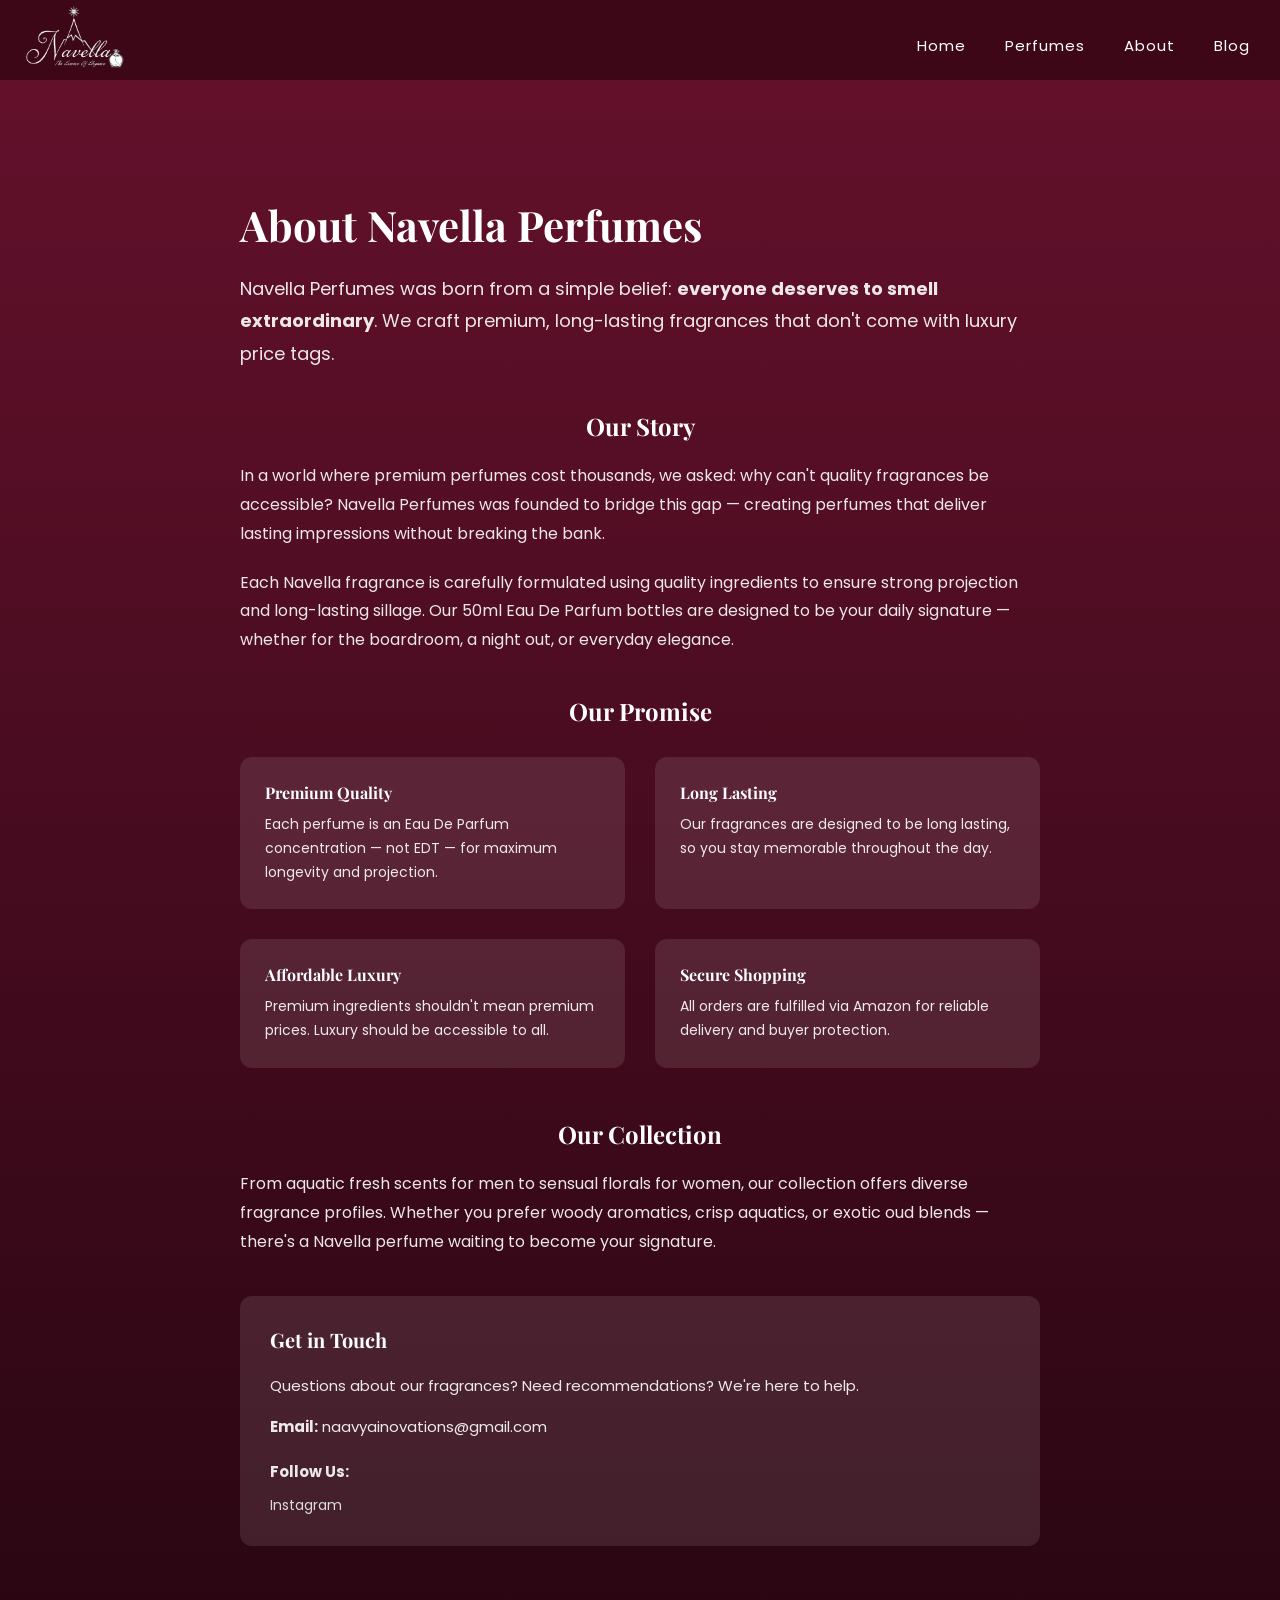
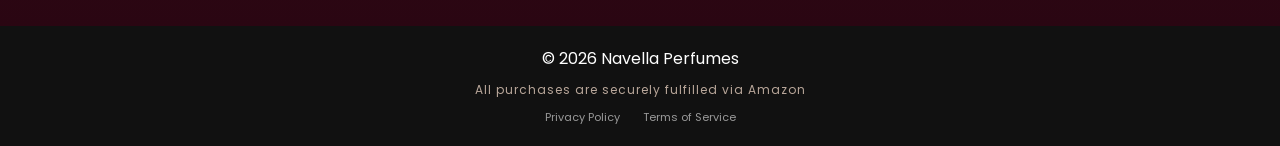
==== about.html @ 2358597a "Add files via upload" ====
<!DOCTYPE html>
<html lang="en">

<head>

<meta charset="UTF-8">
<meta name="viewport" content="width=device-width, initial-scale=1.0">
<meta name="description" content="About Navella Perfumes - Premium luxury fragrances crafted for confidence. Learn our story, mission, and commitment to quality perfumes at affordable prices in India.">
<meta name="robots" content="index, follow">

<title>About Us | Navella Perfumes - Premium Luxury Fragrances</title>

<link rel="stylesheet" href="style.css">
<link rel="canonical" href="https://navellaperfums.com/about.html">
<link href="https://fonts.googleapis.com/css2?family=Poppins:wght@300;400;500&family=Playfair+Display:wght@500;600;700&display=swap" rel="stylesheet">

<script type="application/ld+json">
{
  "@context": "https://schema.org",
  "@type": "AboutPage",
  "mainEntity": {
    "@type": "Organization",
    "name": "Navella Perfumes",
    "url": "https://navellaperfums.com/",
    "logo": "https://navellaperfums.com/logo.png",
    "description": "Premium luxury perfume brand specializing in long-lasting Eau De Parfum for men and women in India.",
    "foundingDate": "2024",
    "founder": {
      "@type": "Person",
      "name": "Navella"
    }
  }
}
</script>

</head>

<body class="perfume-page">

<div class="announcement-ribbon">
<span>All orders fulfilled via Amazon — Secure checkout & fast delivery</span>
</div>

<header>

<a href="index.html" class="logo">
    <img src="logo.png" alt="Navella Perfums">
</a>

<nav>
<a href="index.html">Home</a>
<a href="perfumes.html">Perfumes</a>
<a href="about.html">About</a>
<a href="blog.html">Blog</a>
</nav>

</header>

<section class="products-page" style="padding-top: 172px;">

<div class="category-description" style="max-width: 800px; margin: 0 auto;">

<h1 style="font-family: 'Playfair Display', serif; font-size: 42px; margin-bottom: 20px;">About Navella Perfumes</h1>

<p style="font-size: 18px; line-height: 1.8; margin-bottom: 30px;">
Navella Perfumes was born from a simple belief: <strong>everyone deserves to smell extraordinary</strong>. We craft premium, long-lasting fragrances that don't come with luxury price tags.
</p>

<h2 style="font-size: 24px; margin-top: 40px; margin-bottom: 20px; font-family: 'Playfair Display', serif;">Our Story</h2>
<p style="font-size: 16px; line-height: 1.8; margin-bottom: 20px;">
In a world where premium perfumes cost thousands, we asked: why can't quality fragrances be accessible? Navella Perfumes was founded to bridge this gap — creating perfumes that deliver lasting impressions without breaking the bank.
</p>
<p style="font-size: 16px; line-height: 1.8; margin-bottom: 20px;">
Each Navella fragrance is carefully formulated using quality ingredients to ensure strong projection and long-lasting sillage. Our 50ml Eau De Parfum bottles are designed to be your daily signature — whether for the boardroom, a night out, or everyday elegance.
</p>

<h2 style="font-size: 24px; margin-top: 40px; margin-bottom: 20px; font-family: 'Playfair Display', serif;">Our Promise</h2>

<div style="display: grid; grid-template-columns: 1fr 1fr; gap: 30px; margin-top: 30px;">

<div style="background: rgba(255,255,255,0.1); padding: 25px; border-radius: 12px;">
<h3 style="font-size: 16px; margin-bottom: 10px;">Premium Quality</h3>
<p style="font-size: 14px; opacity: 0.9;">Each perfume is an Eau De Parfum concentration — not EDT — for maximum longevity and projection.</p>
</div>

<div style="background: rgba(255,255,255,0.1); padding: 25px; border-radius: 12px;">
<h3 style="font-size: 16px; margin-bottom: 10px;">Long Lasting</h3>
<p style="font-size: 14px; opacity: 0.9;">Our fragrances are designed to be long lasting, so you stay memorable throughout the day.</p>
</div>

<div style="background: rgba(255,255,255,0.1); padding: 25px; border-radius: 12px;">
<h3 style="font-size: 16px; margin-bottom: 10px;">Affordable Luxury</h3>
<p style="font-size: 14px; opacity: 0.9;">Premium ingredients shouldn't mean premium prices. Luxury should be accessible to all.</p>
</div>

<div style="background: rgba(255,255,255,0.1); padding: 25px; border-radius: 12px;">
<h3 style="font-size: 16px; margin-bottom: 10px;">Secure Shopping</h3>
<p style="font-size: 14px; opacity: 0.9;">All orders are fulfilled via Amazon for reliable delivery and buyer protection.</p>
</div>

</div>

<h2 style="font-size: 24px; margin-top: 50px; margin-bottom: 20px; font-family: 'Playfair Display', serif;">Our Collection</h2>
<p style="font-size: 16px; line-height: 1.8; margin-bottom: 20px;">
From aquatic fresh scents for men to sensual florals for women, our collection offers diverse fragrance profiles. Whether you prefer woody aromatics, crisp aquatics, or exotic oud blends — there's a Navella perfume waiting to become your signature.
</p>

<div style="background: rgba(255,255,255,0.1); padding: 30px; border-radius: 12px; margin-top: 40px;">
<h3 style="font-size: 20px; margin-bottom: 20px;">Get in Touch</h3>
<p style="font-size: 15px; margin-bottom: 15px;">Questions about our fragrances? Need recommendations? We're here to help.</p>
<p style="font-size: 15px; margin-bottom: 8px;"><strong>Email:</strong> naavyainovations@gmail.com</p>
<p style="font-size: 15px; margin-top: 20px;"><strong>Follow Us:</strong></p>
<div style="margin-top: 10px; display: flex; gap: 15px;">
<a href="https://www.instagram.com/navella_perfums/" target="_blank" style="color: #ddd; text-decoration: none; font-size: 14px;">Instagram</a>
</div>
</div>

</div>

</section>

<footer>
<p>© 2026 Navella Perfumes</p>
<p class="footer-note">All purchases are securely fulfilled via Amazon</p>
<p style="margin-top: 10px; font-size: 11px;">
<a href="privacy-policy.html" style="color: #999; text-decoration: none; margin: 0 10px;">Privacy Policy</a>
<a href="terms.html" style="color: #999; text-decoration: none; margin: 0 10px;">Terms of Service</a>
</p>
</footer>

</body>
</html>
---- style.css ----
*{
margin:0;
padding:0;
box-sizing:border-box;
}

body{
font-family:'Poppins',sans-serif;
background:#f6f6f6;
color:#111;
}


/* HEADER */

header{
display:flex;
justify-content:space-between;
align-items:center;
padding:10px 30px 0 10px;
position:fixed;
top:0;
width:100%;
height:80px;
z-index:1000;
background:transparent;
transition:background 0.4s ease;
}

header{
border-bottom:none;
}

/* navbar color after scrolling */

header.scrolled{
background:#3d0718;
}

.logo img{
height:85px;
cursor: pointer;
}

nav a{
text-decoration:none;
color:white;
margin-left:35px;
font-size:15px;
letter-spacing:1px;
transition:0.3s;
}

nav a:hover{
opacity:0.7;
}


/* HERO SLIDER */

.hero-slider{
width:100%;
height:100vh;
position:relative;
overflow:hidden;
}

.slide{
position:absolute;
width:100%;
height:100%;
opacity:0;
transition:opacity 2s ease;
}

.slide.active{
opacity:1;
}

.slide img{
width:100%;
height:100%;
object-fit:cover;
object-position:center;
}

.slide img{
animation:heroZoom 8s ease-in-out infinite alternate;
}

@keyframes heroZoom{

from{
transform:scale(1);
}

to{
transform:scale(1.08);
}

}

.hero-content{
position:absolute;
top:50%;
left:8%;
transform:translateY(-50%);
text-align:Left;
color:white;
align-items:flex-start;
}


.hero-content h1{
font-family:'Playfair Display',serif;
font-size:56px;
letter-spacing:2px;
margin-bottom:1px;
}

.hero-content p{
font-size:18px;
margin-top:2px;
}

.hero-btn{
display:inline-block;
padding:14px 40px;
background:#830a30;
color:white;
margin-top:20px;
text-decoration:none;
border-radius:40px;
font-size:14px;
letter-spacing:1px;
transition:0.5s;
}

.hero-btn:hover{
background:#6d1632;
transform:scale(1.10);
}

/* COLLECTION SECTION */

.collections{
padding:80px 80px;
text-align:center;
background:#ececec;
}

.collections h2{
font-family:'Playfair Display',serif;
font-size:36px;
margin-bottom:60px;
}

.collection-grid{
display:grid;
grid-template-columns:repeat(auto-fit,minmax(220px,1fr));
gap:30px;
}

.collection-card{
background:white;
border-radius:10px;
overflow:hidden;
text-decoration:none;
color:black;
transition:0.3s;
height:480px;
}

.collection-card img{
width:100%;
height:600px;
object-fit:cover;
}

.collection-card h3{
padding:20px;
font-size:18px;
}

.collection-card:hover{
transform:translateY(-6px);
box-shadow:0 10px 25px rgba(0,0,0,0.1);
}


/* ABOUT */

.about{
padding:80px 20px;
background:white;
text-align:center;
}

.about h2{
font-family:'Playfair Display',serif;
font-size:32px;
margin-bottom:20px;
}

.about p{
max-width:600px;
margin:auto;
line-height:1.6;
}


/* FOOTER */

footer{
text-align:center;
padding:20px 20px;
background:#111;
color:white;
}

.footer-note{
font-size:12px;
color:#d6c1b2;
margin-top:10px;
opacity:0.85;
letter-spacing:1px;
}


/* PRODUCTS PAGE */

body.perfume-page header{
position:fixed;
top:0;
left:0;
width:100%;
background:#3d0718;
z-index:1000;
}


.products-page{
padding:120px 80px 80px;
background:linear-gradient(to bottom, #65112c, #2a0612);
/*background:#3d0718;*/
min-height:100vh;
color:white;
}

.products-page h2{
text-align:center;
font-family:'Playfair Display',serif;
font-size:34px;
margin-bottom:60px;
}


.product-grid{
display:grid;
grid-template-columns:repeat(3, 1fr);
gap:50px;
max-width:1500px;
margin:auto;
}

/* PRODUCT CARD */


.product-card{
background:transparent;
padding:0;
border-radius:20px;
text-align:center;
box-shadow:none;
transition:0.2s;
overflow:hidden;
backdrop-filter: blur(6px);
position:relative;
}

.product-card:hover{
transform:translateY(-8px);
}

.product-card h3{
font-size:16px;
font-weight:500;
margin-top:10px;
color:#fff;
}

.product-card p{
font-size:13px;
color:#ddd;
margin-top:5px;
}

.product-card::after{
content:"";
position:absolute;
top:0;
left:0;
width:100%;
height:100%;
background:linear-gradient(to bottom, rgba(255, 255, 255, 0.19), transparent);
opacity:0.4;
pointer-events:none;
}

.price{
font-size:14px;
font-weight:600;
color:#ffccaa;
margin-top:8px;
}

.category-section{
margin-bottom:50px;
max-width:500px;
}

.category-description{
color:white;
margin-bottom:40px;
}

.category-description h3{
font-family:'Playfair Display',serif;
font-size:36px;
margin-bottom:15px;
}

.category-description p{
font-size:16px;
line-height:1.7;
opacity:0.9;
}

/* BUY BUTTON */

.buy-btn{
display:inline-block;
margin-top:18px;
padding:10px 26px;
background:#830a30;
color:white;
text-decoration:none;
border-radius:40px;
font-size:12px;
letter-spacing:2px;
transition:0.3s;
}

.buy-btn:hover{
background:#5c0a22;
transform:scale(1.05);
}

.amazon-note{
font-size:2px;
color:#db9146;
margin-top:6px;
letter-spacing:1px;
opacity:0.8;
transition:0.3s;
}

.product-card:hover .amazon-note{
opacity:1;
}

/* IMAGE SLIDER */

.image-slider{
position:relative;
width:100%;
height:260px;
border-radius:18px;
overflow:hidden;
margin-bottom:20px;
display:flex;
align-items:center;
justify-content:center;
padding:15px 10px 10px;
}


.image-slider img{
/*position:absolute;
top:0;
left:0;
width:100%;
height:120%;
object-fit:contain;
opacity:0;
transition:opacity 1s ease-in-out;
z-index:1;
padding: 15px;
overflow:hidden;
border-radius: 16px;*/

position:absolute;
top:0;
left:0;
/*transform:translate(-50%, -50%);*/
width:100%;   /* 👈 THIS is key */
height: 110%; /* 👈 THIS is key */
border-radius:14px; /* 👈 smaller curve inside */
object-fit:contain;
opacity:0;
transition:opacity 1.2s ease-in-out;
padding: 15px;
box-shadow:0 15px 30px rgba(0,0,0,0.25);
}

.image-slider img.active{
opacity:1;
z-index:2;
}



/*
.prev,
.next{
position:absolute;
top:50%;
transform:translateY(-50%);
background:rgba(0,0,0,0.4);
color:white;
border:none;
font-size:18px;
padding:6px 10px;
cursor:pointer;
border-radius:50%;
z-index:2;
}

.prev{
left:10px;
}

.next{
right:10px;
}

.image-slider::after{
content:'';
position:absolute;
bottom:10px;
left:50%;
transform:translateX(-50%);
width:60%;
height:20px;
background:radial-gradient(rgba(255,200,150,0.3), transparent);
filter:blur(15px);
}*/

.category-layout{
display:flex;
flex-direction:column;
gap:25px;
margin-top:40px;
}

.category-row{
display:flex;
gap:25px;
}

.category-card{
position:relative;
overflow:hidden;
border-radius:18px;
display:block;
}

.category-card img{
width:100%;
height:100%;
object-fit:cover;
transition:0.5s;
}

.category-card:hover img{
transform:scale(1.08);
}

.category-overlay{
position:absolute;
bottom:0;
left:0;
width:100%;
padding:30px;
background:linear-gradient(transparent, rgba(0,0,0,0.7));
color:white;
}

.category-overlay h3{
font-family:'Playfair Display',serif;
font-size:28px;
}

.category-card.large{
height:520px;
}

.category-card.half{
flex:1;
height:540px;
}

/* BRAND HIGHLIGHT */
.brand-highlight{
padding:80px 20px;
background:#3d0718;
color:white;
text-align:center;
}

.brand-highlight h2{
font-family:'Playfair Display',serif;
font-size:34px;
margin-bottom:20px;
}

.brand-highlight p{
max-width:650px;
margin:auto;
line-height:1.7;
}


/* ================= MOBILE OPTIMIZATION ================= */

@media (max-width: 768px){

/* HEADER FIX */
header{
flex-direction:row;
padding:10px 10px;
height: 60px;
}

.logo img{
height:60px;
}

nav{
display:flex;
gap:15px;
}

nav a{
margin-left:0;
font-size:13px;
}


/* HERO FIX (VERY IMPORTANT) */
.hero-slider{
height:37vh;          /* 🔥 KEY FIX */
background:#300210; /* adds premium black fill for empty space */
}

.slide img{
width: 100%;
height:37vh;
object-fit:cover;  /* 🔥 KEY CHANGE */
object-position:center;
}

.hero-content{
position:absolute;
margin-top:-60px;   /* 🔥 moves content UP */
margin-bottom:30px;
width:90%;
left: 20px;
transform:none;
}

.hero-content h1{
font-size:20px;
}

.hero-content p{
font-size:15px;
}

.hero-btn{
padding:10px 24px;
font-size:10px;
}


/* COLLECTION SECTION */
.collections{
padding:60px 20px;
}

.collection-card{
height:100%;
}

.collection-card img{
height:100%;
}

.collections h2{
font-size:20px;
}

/* PRODUCT PAGE FIX */
.products-page{
padding:100px 20px 60px;
}

.products-page h2{
font-size:25px;
}

.products-page h3{
font-size:20px; 
}   

.product-grid{
grid-template-columns:1fr;
gap:25px;
}

.category-card{
height:250px;
overflow:hidden;    /* 🔥 prevents any extra spill */
border-radius:20px;
}

.category-card img{
width:100%;
height:100%;
object-fit:cover;
display: block;
transition:transform 0.4s ease;
}

.category-card:hover img{
transform:scale(1.05);
}

/* PRODUCT CARD IMAGE */
.image-slider{
height:270px;
}

.image-slider img{
height:100%;
padding:10px;
border-radius:16px;
}


/* CATEGORY SECTION */
.category-row{
flex-direction:column;
}

.category-card.large,
.category-card.half{
height: 250px;
}

.category-card.large h3,
.category-card.half h3{
font-size: 20px;
}


/* TEXT SECTIONS */
.about{
padding:30px 20px;
}

.about h2{
font-size:20px;
}

.about p{
font-size:15px;
}

.brand-highlight{
padding:30px 20px;
}


.brand-highlight h2{
font-size:18px;
}

.brand-highlight p{
font-size:12px;
}

}
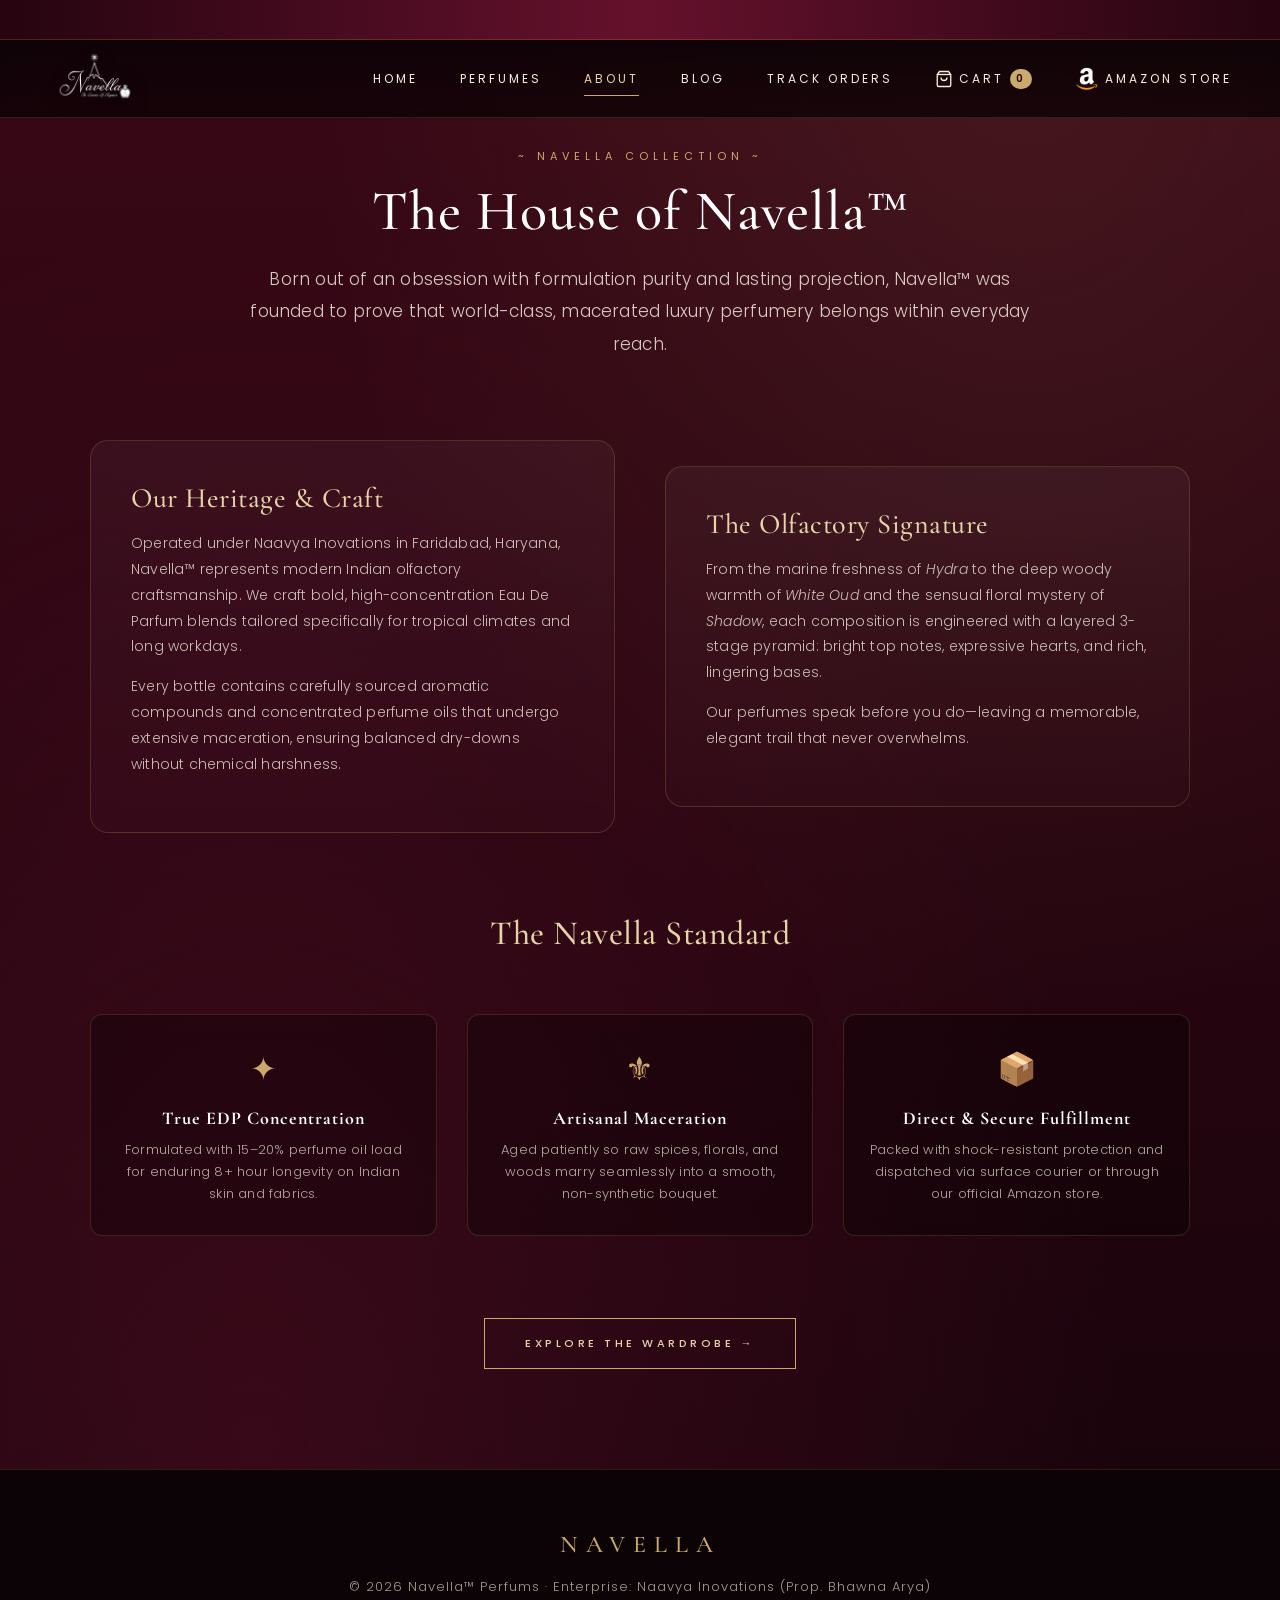
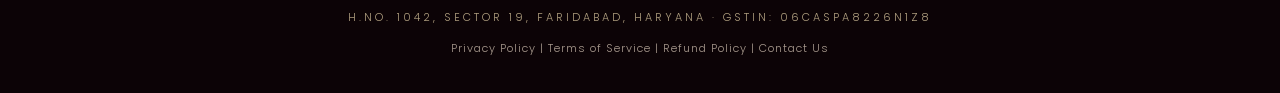
==== commit d5160036: "Payment Gateway Integration Payment Gateway Integration" ====
--- a/about.html
+++ b/about.html
@@ -1,132 +1,201 @@
 <!DOCTYPE html>
 <html lang="en">
-
 <head>
-
-<meta charset="UTF-8">
-<meta name="viewport" content="width=device-width, initial-scale=1.0">
-<meta name="description" content="About Navella Perfumes - Premium luxury fragrances crafted for confidence. Learn our story, mission, and commitment to quality perfumes at affordable prices in India.">
-<meta name="robots" content="index, follow">
-
-<title>About Us | Navella Perfumes - Premium Luxury Fragrances</title>
-
-<link rel="stylesheet" href="style.css">
-<link rel="canonical" href="https://navellaperfums.com/about.html">
-<link href="https://fonts.googleapis.com/css2?family=Poppins:wght@300;400;500&family=Playfair+Display:wght@500;600;700&display=swap" rel="stylesheet">
-
-<script type="application/ld+json">
-{
-  "@context": "https://schema.org",
-  "@type": "AboutPage",
-  "mainEntity": {
-    "@type": "Organization",
-    "name": "Navella Perfumes",
-    "url": "https://navellaperfums.com/",
-    "logo": "https://navellaperfums.com/logo.png",
-    "description": "Premium luxury perfume brand specializing in long-lasting Eau De Parfum for men and women in India.",
-    "foundingDate": "2024",
-    "founder": {
-      "@type": "Person",
-      "name": "Navella"
-    }
-  }
-}
-</script>
-
+  <meta charset="UTF-8">
+  <meta name="viewport" content="width=device-width, initial-scale=1.0">
+  <title>Our Story | Navella™ Perfums</title>
+  <meta name="description" content="Discover the story behind Navella Perfums — an artisanal Indian luxury fragrance house crafting high-projection Eau De Parfum.">
+  <link rel="stylesheet" href="style.css">
+  <link href="https://fonts.googleapis.com/css2?family=Poppins:wght@300;400;500;600&family=Playfair+Display:wght@500;600;700&family=Cormorant+Garamond:ital,wght@0,400;0,600;1,400&display=swap" rel="stylesheet">
+  <style>
+    .story-hero {
+      text-align: center;
+      max-width: 800px;
+      margin: 0 auto 70px;
+    }
+    .story-hero h1 {
+      font-size: clamp(36px, 5vw, 56px);
+      color: #fff;
+      margin-bottom: 20px;
+    }
+    .story-hero p.lead {
+      font-size: 17px;
+      line-height: 1.9;
+      color: rgba(245,236,224,0.85);
+      font-weight: 300;
+    }
+    .story-grid {
+      display: grid;
+      grid-template-columns: 1fr 1fr;
+      gap: 50px;
+      align-items: center;
+      margin: 80px auto;
+      max-width: 1100px;
+    }
+    .story-card {
+      background: linear-gradient(180deg, rgba(255,255,255,0.04), rgba(255,255,255,0.01));
+      border: 1px solid rgba(201,169,110,0.2);
+      border-radius: var(--radius);
+      padding: 40px;
+    }
+    .story-card h3 {
+      font-size: 28px;
+      color: var(--gold-soft);
+      margin-bottom: 16px;
+    }
+    .story-card p {
+      font-size: 14px;
+      line-height: 1.85;
+      color: rgba(245,236,224,0.78);
+      margin-bottom: 14px;
+    }
+    .pillars-grid {
+      display: grid;
+      grid-template-columns: repeat(3, 1fr);
+      gap: 30px;
+      max-width: 1100px;
+      margin: 60px auto;
+    }
+    .pillar-item {
+      background: rgba(0,0,0,0.3);
+      border: 1px solid rgba(201,169,110,0.18);
+      border-radius: 12px;
+      padding: 30px 24px;
+      text-align: center;
+      transition: transform 0.3s ease, border-color 0.3s ease;
+    }
+    .pillar-item:hover {
+      transform: translateY(-5px);
+      border-color: rgba(201,169,110,0.45);
+    }
+    .pillar-icon {
+      font-size: 32px;
+      color: var(--gold);
+      margin-bottom: 14px;
+      display: inline-block;
+    }
+    .pillar-item h4 {
+      font-size: 18px;
+      color: #fff;
+      margin-bottom: 10px;
+      font-family: 'Cormorant Garamond', serif;
+      letter-spacing: 1px;
+    }
+    .pillar-item p {
+      font-size: 13px;
+      line-height: 1.7;
+      color: rgba(245,236,224,0.7);
+    }
+    @media (max-width: 768px) {
+      .story-grid, .pillars-grid { grid-template-columns: 1fr; }
+    }
+  </style>
 </head>
-
 <body class="perfume-page">
 
-<div class="announcement-ribbon">
-<span>All orders fulfilled via Amazon — Secure checkout & fast delivery</span>
-</div>
-
-<header>
-
-<a href="index.html" class="logo">
-    <img src="logo.png" alt="Navella Perfums">
-</a>
-
-<nav>
-<a href="index.html">Home</a>
-<a href="perfumes.html">Perfumes</a>
-<a href="about.html">About</a>
-<a href="blog.html">Blog</a>
-</nav>
-
-</header>
-
-<section class="products-page" style="padding-top: 172px;">
-
-<div class="category-description" style="max-width: 800px; margin: 0 auto;">
-
-<h1 style="font-family: 'Playfair Display', serif; font-size: 42px; margin-bottom: 20px;">About Navella Perfumes</h1>
-
-<p style="font-size: 18px; line-height: 1.8; margin-bottom: 30px;">
-Navella Perfumes was born from a simple belief: <strong>everyone deserves to smell extraordinary</strong>. We craft premium, long-lasting fragrances that don't come with luxury price tags.
-</p>
-
-<h2 style="font-size: 24px; margin-top: 40px; margin-bottom: 20px; font-family: 'Playfair Display', serif;">Our Story</h2>
-<p style="font-size: 16px; line-height: 1.8; margin-bottom: 20px;">
-In a world where premium perfumes cost thousands, we asked: why can't quality fragrances be accessible? Navella Perfumes was founded to bridge this gap — creating perfumes that deliver lasting impressions without breaking the bank.
-</p>
-<p style="font-size: 16px; line-height: 1.8; margin-bottom: 20px;">
-Each Navella fragrance is carefully formulated using quality ingredients to ensure strong projection and long-lasting sillage. Our 50ml Eau De Parfum bottles are designed to be your daily signature — whether for the boardroom, a night out, or everyday elegance.
-</p>
-
-<h2 style="font-size: 24px; margin-top: 40px; margin-bottom: 20px; font-family: 'Playfair Display', serif;">Our Promise</h2>
-
-<div style="display: grid; grid-template-columns: 1fr 1fr; gap: 30px; margin-top: 30px;">
-
-<div style="background: rgba(255,255,255,0.1); padding: 25px; border-radius: 12px;">
-<h3 style="font-size: 16px; margin-bottom: 10px;">Premium Quality</h3>
-<p style="font-size: 14px; opacity: 0.9;">Each perfume is an Eau De Parfum concentration — not EDT — for maximum longevity and projection.</p>
-</div>
-
-<div style="background: rgba(255,255,255,0.1); padding: 25px; border-radius: 12px;">
-<h3 style="font-size: 16px; margin-bottom: 10px;">Long Lasting</h3>
-<p style="font-size: 14px; opacity: 0.9;">Our fragrances are designed to be long lasting, so you stay memorable throughout the day.</p>
-</div>
-
-<div style="background: rgba(255,255,255,0.1); padding: 25px; border-radius: 12px;">
-<h3 style="font-size: 16px; margin-bottom: 10px;">Affordable Luxury</h3>
-<p style="font-size: 14px; opacity: 0.9;">Premium ingredients shouldn't mean premium prices. Luxury should be accessible to all.</p>
-</div>
-
-<div style="background: rgba(255,255,255,0.1); padding: 25px; border-radius: 12px;">
-<h3 style="font-size: 16px; margin-bottom: 10px;">Secure Shopping</h3>
-<p style="font-size: 14px; opacity: 0.9;">All orders are fulfilled via Amazon for reliable delivery and buyer protection.</p>
-</div>
-
-</div>
-
-<h2 style="font-size: 24px; margin-top: 50px; margin-bottom: 20px; font-family: 'Playfair Display', serif;">Our Collection</h2>
-<p style="font-size: 16px; line-height: 1.8; margin-bottom: 20px;">
-From aquatic fresh scents for men to sensual florals for women, our collection offers diverse fragrance profiles. Whether you prefer woody aromatics, crisp aquatics, or exotic oud blends — there's a Navella perfume waiting to become your signature.
-</p>
-
-<div style="background: rgba(255,255,255,0.1); padding: 30px; border-radius: 12px; margin-top: 40px;">
-<h3 style="font-size: 20px; margin-bottom: 20px;">Get in Touch</h3>
-<p style="font-size: 15px; margin-bottom: 15px;">Questions about our fragrances? Need recommendations? We're here to help.</p>
-<p style="font-size: 15px; margin-bottom: 8px;"><strong>Email:</strong> naavyainovations@gmail.com</p>
-<p style="font-size: 15px; margin-top: 20px;"><strong>Follow Us:</strong></p>
-<div style="margin-top: 10px; display: flex; gap: 15px;">
-<a href="https://www.instagram.com/navella_perfums/" target="_blank" style="color: #ddd; text-decoration: none; font-size: 14px;">Instagram</a>
-</div>
-</div>
-
-</div>
-
-</section>
-
-<footer>
-<p>© 2026 Navella Perfumes</p>
-<p class="footer-note">All purchases are securely fulfilled via Amazon</p>
-<p style="margin-top: 10px; font-size: 11px;">
-<a href="privacy-policy.html" style="color: #999; text-decoration: none; margin: 0 10px;">Privacy Policy</a>
-<a href="terms.html" style="color: #999; text-decoration: none; margin: 0 10px;">Terms of Service</a>
-</p>
-</footer>
-
+  <div class="announcement-ribbon">
+    <span>Artisanal Indian Olfactory Craftsmanship • Crafted by Naavya Inovations</span>
+  </div>
+
+  <header>
+    <a href="index.html" class="logo"><img src="logo.png" alt="Navella™ Perfums"></a>
+<!-- Desktop & Mobile Drawer Navigation -->
+  <nav id="main-nav">
+    <a href="index.html">Home</a>
+    <a href="perfumes.html">Perfumes</a>
+    <a href="about.html">About</a>
+    <a href="blog.html">Blog</a>
+    <a href="order-status.html">Track Orders</a>
+    <a href="cart.html" class="cart-nav-link">
+      <svg class="cart-icon" viewBox="0 0 24 24" width="18" height="18" fill="none" stroke="currentColor" stroke-width="1.8">
+        <path d="M6 2L3 6v14a2 2 0 0 0 2 2h14a2 2 0 0 0 2-2V6l-3-4z"></path>
+        <line x1="3" y1="6" x2="21" y2="6"></line>
+        <path d="M16 10a4 4 0 0 1-8 0"></path>
+      </svg>
+      <span>Cart</span>
+      <span class="cart-count-badge" id="nav-cart-count">0</span>
+    </a>
+    <a href="https://link.amazon/B0fAIjUik" class="amazon-link" target="_blank">
+      <img src="amazon-icon.png" alt="Amazon">
+      <span>Amazon Store</span>
+    </a>
+  </nav>
+
+  <!-- Mobile Hamburger Button (Visible only on mobile) -->
+  <button type="button" class="mobile-menu-toggle" id="menu-toggle" aria-label="Toggle navigation">
+    <span></span>
+    <span></span>
+    <span></span>
+  </button>
+  </header>
+
+  <section class="products-page" style="padding-top: 150px;">
+    <div class="story-hero">
+      <h1>The House of Navella™</h1>
+      <p class="lead">
+        Born out of an obsession with formulation purity and lasting projection, Navella™ was founded to prove that world-class, macerated luxury perfumery belongs within everyday reach.
+      </p>
+    </div>
+
+    <!-- 2-Column Brand Origin & Philosophy -->
+    <div class="story-grid">
+      <div class="story-card">
+        <h3>Our Heritage & Craft</h3>
+        <p>
+          Operated under Naavya Inovations in Faridabad, Haryana, Navella™ represents modern Indian olfactory craftsmanship. We craft bold, high-concentration Eau De Parfum blends tailored specifically for tropical climates and long workdays.
+        </p>
+        <p>
+          Every bottle contains carefully sourced aromatic compounds and concentrated perfume oils that undergo extensive maceration, ensuring balanced dry-downs without chemical harshness.
+        </p>
+      </div>
+
+      <div class="story-card">
+        <h3>The Olfactory Signature</h3>
+        <p>
+          From the marine freshness of <em>Hydra</em> to the deep woody warmth of <em>White Oud</em> and the sensual floral mystery of <em>Shadow</em>, each composition is engineered with a layered 3-stage pyramid: bright top notes, expressive hearts, and rich, lingering bases.
+        </p>
+        <p>
+          Our perfumes speak before you do—leaving a memorable, elegant trail that never overwhelms.
+        </p>
+      </div>
+    </div>
+
+    <!-- 3 Pillars of Quality -->
+    <h2 style="text-align: center; color: var(--gold-soft); margin-top: 60px;">The Navella Standard</h2>
+    <div class="pillars-grid">
+      <div class="pillar-item">
+        <span class="pillar-icon">✦</span>
+        <h4>True EDP Concentration</h4>
+        <p>Formulated with 15–20% perfume oil load for enduring 8+ hour longevity on Indian skin and fabrics.</p>
+      </div>
+      <div class="pillar-item">
+        <span class="pillar-icon">⚜</span>
+        <h4>Artisanal Maceration</h4>
+        <p>Aged patiently so raw spices, florals, and woods marry seamlessly into a smooth, non-synthetic bouquet.</p>
+      </div>
+      <div class="pillar-item">
+        <span class="pillar-icon">📦</span>
+        <h4>Direct & Secure Fulfillment</h4>
+        <p>Packed with shock-resistant protection and dispatched via surface courier or through our official Amazon store.</p>
+      </div>
+    </div>
+
+    <div style="text-align: center; margin-top: 60px;">
+      <a href="perfumes.html" class="buy-btn" style="padding: 16px 40px; font-size: 11px;">Explore The Wardrobe →</a>
+    </div>
+  </section>
+
+  <footer>
+    <p>© 2026 Navella™ Perfums · Enterprise: Naavya Inovations (Prop. Bhawna Arya)</p>
+    <p class="footer-note">H.No. 1042, Sector 19, Faridabad, Haryana · GSTIN: 06CASPA8226N1Z8</p>
+    <p style="margin-top: 14px; font-size: 11px;">
+      <a href="privacy-policy.html">Privacy Policy</a> | 
+      <a href="terms.html">Terms of Service</a> | 
+      <a href="refund-policy.html">Refund Policy</a> | 
+      <a href="contact.html">Contact Us</a>
+    </p>
+  </footer>
+
+  <script src="script.js"></script>
 </body>
-</html>
+</html>
--- a/style.css
+++ b/style.css
@@ -1,703 +1,1003 @@
-*{
-margin:0;
-padding:0;
-box-sizing:border-box;
-}
-
-body{
-font-family:'Poppins',sans-serif;
-background:#f6f6f6;
-color:#111;
-}
-
-
-/* HEADER */
-
-header{
-display:flex;
-justify-content:space-between;
-align-items:center;
-padding:10px 30px 0 10px;
-position:fixed;
-top:0;
-width:100%;
-height:80px;
-z-index:1000;
-background:transparent;
-transition:background 0.4s ease;
-}
-
-header{
-border-bottom:none;
-}
-
-/* navbar color after scrolling */
-
-header.scrolled{
-background:#3d0718;
-}
-
-.logo img{
-height:85px;
-cursor: pointer;
-}
-
-nav a{
-text-decoration:none;
-color:white;
-margin-left:35px;
-font-size:15px;
-letter-spacing:1px;
-transition:0.3s;
-}
-
-nav a:hover{
-opacity:0.7;
-}
-
-
-/* HERO SLIDER */
-
-.hero-slider{
-width:100%;
-height:100vh;
-position:relative;
-overflow:hidden;
-}
-
-.slide{
-position:absolute;
-width:100%;
-height:100%;
-opacity:0;
-transition:opacity 2s ease;
-}
-
-.slide.active{
-opacity:1;
-}
-
-.slide img{
-width:100%;
-height:100%;
-object-fit:cover;
-object-position:center;
-}
-
-.slide img{
-animation:heroZoom 8s ease-in-out infinite alternate;
-}
-
-@keyframes heroZoom{
-
-from{
-transform:scale(1);
-}
-
-to{
-transform:scale(1.08);
-}
-
-}
-
-.hero-content{
-position:absolute;
-top:50%;
-left:8%;
-transform:translateY(-50%);
-text-align:Left;
-color:white;
-align-items:flex-start;
-}
-
-
-.hero-content h1{
-font-family:'Playfair Display',serif;
-font-size:56px;
-letter-spacing:2px;
-margin-bottom:1px;
-}
-
-.hero-content p{
-font-size:18px;
-margin-top:2px;
-}
-
-.hero-btn{
-display:inline-block;
-padding:14px 40px;
-background:#830a30;
-color:white;
-margin-top:20px;
-text-decoration:none;
-border-radius:40px;
-font-size:14px;
-letter-spacing:1px;
-transition:0.5s;
-}
-
-.hero-btn:hover{
-background:#6d1632;
-transform:scale(1.10);
-}
-
-/* COLLECTION SECTION */
-
-.collections{
-padding:80px 80px;
-text-align:center;
-background:#ececec;
-}
-
-.collections h2{
-font-family:'Playfair Display',serif;
-font-size:36px;
-margin-bottom:60px;
-}
-
-.collection-grid{
-display:grid;
-grid-template-columns:repeat(auto-fit,minmax(220px,1fr));
-gap:30px;
-}
-
-.collection-card{
-background:white;
-border-radius:10px;
-overflow:hidden;
-text-decoration:none;
-color:black;
-transition:0.3s;
-height:480px;
-}
-
-.collection-card img{
-width:100%;
-height:600px;
-object-fit:cover;
-}
-
-.collection-card h3{
-padding:20px;
-font-size:18px;
-}
-
-.collection-card:hover{
-transform:translateY(-6px);
-box-shadow:0 10px 25px rgba(0,0,0,0.1);
-}
-
-
-/* ABOUT */
-
-.about{
-padding:80px 20px;
-background:white;
-text-align:center;
-}
-
-.about h2{
-font-family:'Playfair Display',serif;
-font-size:32px;
-margin-bottom:20px;
-}
-
-.about p{
-max-width:600px;
-margin:auto;
-line-height:1.6;
-}
-
-
-/* FOOTER */
-
-footer{
-text-align:center;
-padding:20px 20px;
-background:#111;
-color:white;
-}
-
-.footer-note{
-font-size:12px;
-color:#d6c1b2;
-margin-top:10px;
-opacity:0.85;
-letter-spacing:1px;
-}
-
-
-/* PRODUCTS PAGE */
-
-body.perfume-page header{
-position:fixed;
-top:0;
-left:0;
-width:100%;
-background:#3d0718;
-z-index:1000;
-}
-
-
-.products-page{
-padding:120px 80px 80px;
-background:linear-gradient(to bottom, #65112c, #2a0612);
-/*background:#3d0718;*/
-min-height:100vh;
-color:white;
-}
-
-.products-page h2{
-text-align:center;
-font-family:'Playfair Display',serif;
-font-size:34px;
-margin-bottom:60px;
-}
-
-
-.product-grid{
-display:grid;
-grid-template-columns:repeat(3, 1fr);
-gap:50px;
-max-width:1500px;
-margin:auto;
-}
-
-/* PRODUCT CARD */
-
-
-.product-card{
-background:transparent;
-padding:0;
-border-radius:20px;
-text-align:center;
-box-shadow:none;
-transition:0.2s;
-overflow:hidden;
-backdrop-filter: blur(6px);
-position:relative;
-}
-
-.product-card:hover{
-transform:translateY(-8px);
-}
-
-.product-card h3{
-font-size:16px;
-font-weight:500;
-margin-top:10px;
-color:#fff;
-}
-
-.product-card p{
-font-size:13px;
-color:#ddd;
-margin-top:5px;
-}
-
-.product-card::after{
-content:"";
-position:absolute;
-top:0;
-left:0;
-width:100%;
-height:100%;
-background:linear-gradient(to bottom, rgba(255, 255, 255, 0.19), transparent);
-opacity:0.4;
-pointer-events:none;
-}
-
-.price{
-font-size:14px;
-font-weight:600;
-color:#ffccaa;
-margin-top:8px;
-}
-
-.category-section{
-margin-bottom:50px;
-max-width:500px;
-}
-
-.category-description{
-color:white;
-margin-bottom:40px;
-}
-
-.category-description h3{
-font-family:'Playfair Display',serif;
-font-size:36px;
-margin-bottom:15px;
-}
-
-.category-description p{
-font-size:16px;
-line-height:1.7;
-opacity:0.9;
-}
-
-/* BUY BUTTON */
-
-.buy-btn{
-display:inline-block;
-margin-top:18px;
-padding:10px 26px;
-background:#830a30;
-color:white;
-text-decoration:none;
-border-radius:40px;
-font-size:12px;
-letter-spacing:2px;
-transition:0.3s;
-}
-
-.buy-btn:hover{
-background:#5c0a22;
-transform:scale(1.05);
-}
-
-.amazon-note{
-font-size:2px;
-color:#db9146;
-margin-top:6px;
-letter-spacing:1px;
-opacity:0.8;
-transition:0.3s;
-}
-
-.product-card:hover .amazon-note{
-opacity:1;
-}
-
-/* IMAGE SLIDER */
-
-.image-slider{
-position:relative;
-width:100%;
-height:260px;
-border-radius:18px;
-overflow:hidden;
-margin-bottom:20px;
-display:flex;
-align-items:center;
-justify-content:center;
-padding:15px 10px 10px;
-}
-
-
-.image-slider img{
-/*position:absolute;
-top:0;
-left:0;
-width:100%;
-height:120%;
-object-fit:contain;
-opacity:0;
-transition:opacity 1s ease-in-out;
-z-index:1;
-padding: 15px;
-overflow:hidden;
-border-radius: 16px;*/
-
-position:absolute;
-top:0;
-left:0;
-/*transform:translate(-50%, -50%);*/
-width:100%;   /* 👈 THIS is key */
-height: 110%; /* 👈 THIS is key */
-border-radius:14px; /* 👈 smaller curve inside */
-object-fit:contain;
-opacity:0;
-transition:opacity 1.2s ease-in-out;
-padding: 15px;
-box-shadow:0 15px 30px rgba(0,0,0,0.25);
-}
-
-.image-slider img.active{
-opacity:1;
-z-index:2;
-}
-
-
-
-/*
-.prev,
-.next{
-position:absolute;
-top:50%;
-transform:translateY(-50%);
-background:rgba(0,0,0,0.4);
-color:white;
-border:none;
-font-size:18px;
-padding:6px 10px;
-cursor:pointer;
-border-radius:50%;
-z-index:2;
-}
-
-.prev{
-left:10px;
-}
-
-.next{
-right:10px;
-}
-
-.image-slider::after{
-content:'';
-position:absolute;
-bottom:10px;
-left:50%;
-transform:translateX(-50%);
-width:60%;
-height:20px;
-background:radial-gradient(rgba(255,200,150,0.3), transparent);
-filter:blur(15px);
-}*/
-
-.category-layout{
-display:flex;
-flex-direction:column;
-gap:25px;
-margin-top:40px;
-}
-
-.category-row{
-display:flex;
-gap:25px;
-}
-
-.category-card{
-position:relative;
-overflow:hidden;
-border-radius:18px;
-display:block;
-}
-
-.category-card img{
-width:100%;
-height:100%;
-object-fit:cover;
-transition:0.5s;
-}
-
-.category-card:hover img{
-transform:scale(1.08);
-}
-
-.category-overlay{
-position:absolute;
-bottom:0;
-left:0;
-width:100%;
-padding:30px;
-background:linear-gradient(transparent, rgba(0,0,0,0.7));
-color:white;
-}
-
-.category-overlay h3{
-font-family:'Playfair Display',serif;
-font-size:28px;
-}
-
-.category-card.large{
-height:520px;
-}
-
-.category-card.half{
-flex:1;
-height:540px;
-}
-
-/* BRAND HIGHLIGHT */
-.brand-highlight{
-padding:80px 20px;
-background:#3d0718;
-color:white;
-text-align:center;
-}
-
-.brand-highlight h2{
-font-family:'Playfair Display',serif;
-font-size:34px;
-margin-bottom:20px;
-}
-
-.brand-highlight p{
-max-width:650px;
-margin:auto;
-line-height:1.7;
-}
-
-
-/* ================= MOBILE OPTIMIZATION ================= */
-
-@media (max-width: 768px){
-
-/* HEADER FIX */
-header{
-flex-direction:row;
-padding:10px 10px;
-height: 60px;
-}
-
-.logo img{
-height:60px;
-}
-
-nav{
-display:flex;
-gap:15px;
-}
-
-nav a{
-margin-left:0;
-font-size:13px;
-}
-
-
-/* HERO FIX (VERY IMPORTANT) */
-.hero-slider{
-height:37vh;          /* 🔥 KEY FIX */
-background:#300210; /* adds premium black fill for empty space */
-}
-
-.slide img{
-width: 100%;
-height:37vh;
-object-fit:cover;  /* 🔥 KEY CHANGE */
-object-position:center;
-}
-
-.hero-content{
-position:absolute;
-margin-top:-60px;   /* 🔥 moves content UP */
-margin-bottom:30px;
-width:90%;
-left: 20px;
-transform:none;
-}
-
-.hero-content h1{
-font-size:20px;
-}
-
-.hero-content p{
-font-size:15px;
-}
-
-.hero-btn{
-padding:10px 24px;
-font-size:10px;
-}
-
-
-/* COLLECTION SECTION */
-.collections{
-padding:60px 20px;
-}
-
-.collection-card{
-height:100%;
-}
-
-.collection-card img{
-height:100%;
-}
-
-.collections h2{
-font-size:20px;
-}
-
-/* PRODUCT PAGE FIX */
-.products-page{
-padding:100px 20px 60px;
-}
-
-.products-page h2{
-font-size:25px;
-}
-
-.products-page h3{
-font-size:20px; 
-}   
-
-.product-grid{
-grid-template-columns:1fr;
-gap:25px;
-}
-
-.category-card{
-height:250px;
-overflow:hidden;    /* 🔥 prevents any extra spill */
-border-radius:20px;
-}
-
-.category-card img{
-width:100%;
-height:100%;
-object-fit:cover;
-display: block;
-transition:transform 0.4s ease;
-}
-
-.category-card:hover img{
-transform:scale(1.05);
-}
-
-/* PRODUCT CARD IMAGE */
-.image-slider{
-height:270px;
-}
-
-.image-slider img{
-height:100%;
-padding:10px;
-border-radius:16px;
-}
-
-
-/* CATEGORY SECTION */
-.category-row{
-flex-direction:column;
-}
-
-.category-card.large,
-.category-card.half{
-height: 250px;
-}
-
-.category-card.large h3,
-.category-card.half h3{
-font-size: 20px;
-}
-
-
-/* TEXT SECTIONS */
-.about{
-padding:30px 20px;
-}
-
-.about h2{
-font-size:20px;
-}
-
-.about p{
-font-size:15px;
-}
-
-.brand-highlight{
-padding:30px 20px;
-}
-
-
-.brand-highlight h2{
-font-size:18px;
-}
-
-.brand-highlight p{
-font-size:12px;
-}
-
+/* =========================================================
+   NAVELLA PERFUMES — PREMIUM STYLESHEET
+   Drop-in replacement for style.css
+   Palette: deep maroon (#3d0718) + champagne gold (#c9a96e)
+   Type:    Cormorant Garamond (display) + Poppins (body)
+========================================================= */
+
+*{margin:0;padding:0;box-sizing:border-box;}
+
+:root{
+  --ribbon-height:40px;
+  --header-height:78px;
+
+  /* Brand palette */
+  --brand-maroon:#3d0718;
+  --brand-maroon-deep:#260410;
+  --brand-wine:#65112c;
+  --brand-ink:#0c0306;
+
+  /* Accent (champagne / antique gold) */
+  --gold:#c9a96e;
+  --gold-soft:#e6d3a8;
+  --gold-deep:#9c7e44;
+  --gold-gradient:linear-gradient(135deg,#e6d3a8 0%,#c9a96e 45%,#9c7e44 100%);
+
+  /* Surfaces */
+  --paper:#faf7f2;
+  --ivory:#f1ece3;
+  --text-dark:#1a1012;
+  --text-muted:#6e5a55;
+
+  /* Effects */
+  --shadow-soft:0 10px 30px rgba(15,4,9,0.10);
+  --shadow-deep:0 25px 60px rgba(15,4,9,0.35);
+  --shadow-glow:0 0 0 1px rgba(201,169,110,0.35), 0 20px 50px rgba(0,0,0,0.45);
+  --radius:18px;
+  --ease:cubic-bezier(.2,.7,.2,1);
+}
+
+html{scroll-behavior:smooth;}
+
+body{
+  font-family:'Poppins',sans-serif;
+  background:var(--paper);
+  color:var(--text-dark);
+  -webkit-font-smoothing:antialiased;
+  -moz-osx-font-smoothing:grayscale;
+  text-rendering:optimizeLegibility;
+  font-weight:300;
+  letter-spacing:0.2px;
+}
+
+/* Premium display font loaded via JS in script.js */
+.serif,
+h1,h2,h3,
+.hero-content h1,
+.collections h2,
+.about h2,
+.brand-highlight h2,
+.products-page h1,
+.products-page h2,
+.products-page h3,
+.category-description h1,
+.category-description h2,
+.category-description h3,
+.category-overlay h3,
+.product-card h3{
+  font-family:'Cormorant Garamond','Playfair Display',serif;
+  font-weight:500;
+  letter-spacing:0.5px;
+}
+
+.sr-only{position:absolute;width:1px;height:1px;padding:0;margin:-1px;overflow:hidden;clip:rect(0,0,0,0);white-space:nowrap;border:0;}
+
+/* ========== ANNOUNCEMENT RIBBON ========== */
+.announcement-ribbon{
+  background:linear-gradient(90deg,var(--brand-maroon-deep),var(--brand-wine),var(--brand-maroon-deep));
+  color:var(--gold-soft);
+  height:var(--ribbon-height);
+  display:flex;align-items:center;
+  font-size:12px;
+  letter-spacing:2.5px;
+  text-transform:uppercase;
+  position:fixed;top:0;left:0;width:100%;
+  z-index:1001;
+  font-weight:400;
+  overflow:hidden;white-space:nowrap;
+  border-bottom:1px solid rgba(201,169,110,0.20);
+}
+.announcement-ribbon span{
+  display:inline-block;
+  animation:scroll-text 26s linear infinite;
+  padding-left:100%;
+}
+@keyframes scroll-text{
+  0%{transform:translateX(0);} 100%{transform:translateX(-100%);}
+}
+
+/* ========== HEADER ========== */
+header{
+  display:flex;justify-content:space-between;align-items:center;
+  padding:0 48px;
+  position:fixed;
+  top:var(--ribbon-height);left:0;width:100%;
+  height:var(--header-height);
+  z-index:1000;
+  background:linear-gradient(180deg,rgba(38,4,16,0.92),rgba(38,4,16,0.78));
+  backdrop-filter:blur(14px) saturate(140%);
+  -webkit-backdrop-filter:blur(14px) saturate(140%);
+  border-bottom:1px solid rgba(201,169,110,0.18);
+  transition:background .4s var(--ease), height .35s var(--ease);
+}
+header.scrolled{
+  background:linear-gradient(180deg,rgba(12,3,6,0.96),rgba(12,3,6,0.88));
+  height:64px;
+}
+
+.logo{display:flex;align-items:center;text-decoration:none;}
+.logo img{
+  height:62px;
+  cursor:pointer;display:block;
+  filter:drop-shadow(0 4px 10px rgba(0,0,0,0.4));
+  transition:transform .4s var(--ease);
+}
+.logo:hover img{transform:scale(1.04);}
+header.scrolled .logo img{height:50px;}
+
+nav{display:flex;align-items:center;}
+nav a{
+  position:relative;
+  text-decoration:none;
+  color:#f5ece0;
+  margin-left:42px;
+  font-size:12px;
+  font-weight:400;
+  letter-spacing:3px;
+  text-transform:uppercase;
+  padding:6px 0;
+  transition:color .3s var(--ease);
+}
+nav a::after{
+  content:"";position:absolute;left:50%;bottom:-2px;
+  width:0;height:1px;background:var(--gold);
+  transition:width .35s var(--ease), left .35s var(--ease);
+}
+nav a:hover,nav a.active{color:var(--gold-soft);}
+nav a:hover::after,nav a.active::after{width:100%;left:0;}
+
+/* ========== HERO SLIDER ========== */
+.hero-slider{
+  margin-top:calc(var(--ribbon-height) + var(--header-height));
+  width:100%;height:100vh;
+  position:relative;overflow:hidden;
+  background:var(--brand-ink);
+}
+.slide{position:absolute;inset:0;opacity:0;transition:opacity 2s ease;}
+.slide.active{opacity:1;}
+.slide img{
+  width:100%;height:100%;object-fit:cover;object-position:center;
+  animation:heroZoom 14s ease-in-out infinite alternate;
+}
+.slide::after{
+  content:"";position:absolute;inset:0;
+  background:
+    radial-gradient(ellipse at 20% 50%, rgba(0,0,0,0.55), transparent 60%),
+    linear-gradient(180deg, rgba(12,3,6,0.30) 0%, rgba(12,3,6,0.10) 40%, rgba(12,3,6,0.75) 100%);
+  pointer-events:none;
+}
+@keyframes heroZoom{from{transform:scale(1);} to{transform:scale(1.10);}}
+
+.hero-content{
+  position:absolute;top:50%;left:8%;transform:translateY(-50%);
+  color:#fff;max-width:620px;z-index:3;
+  animation:fadeUp 1.4s var(--ease) both;
+}
+.hero-content::before{
+  content:"NAVELLA · MAISON DE PARFUM";
+  display:block;
+  font-family:'Poppins',sans-serif;
+  font-size:11px;
+  letter-spacing:5px;
+  color:var(--gold);
+  margin-bottom:18px;
+}
+.hero-content h1{
+  font-size:clamp(40px,6vw,76px);
+  line-height:1.05;
+  letter-spacing:1px;
+  font-weight:500;
+  margin-bottom:14px;
+}
+.hero-content h1 em{
+  font-style:italic;
+  color:var(--gold-soft);
+  font-weight:400;
+}
+.hero-content p{
+  font-size:16px;line-height:1.7;
+  color:rgba(255,255,255,0.88);
+  font-weight:300;letter-spacing:0.4px;
+  max-width:480px;
+}
+
+.hero-btn{
+  display:inline-flex;align-items:center;gap:10px;
+  padding:16px 38px;
+  background:transparent;
+  color:var(--gold-soft);
+  border:1px solid var(--gold);
+  margin-top:30px;
+  text-decoration:none;
+  border-radius:0;
+  font-size:11px;font-weight:500;
+  letter-spacing:4px;text-transform:uppercase;
+  position:relative;overflow:hidden;
+  transition:color .4s var(--ease), border-color .4s var(--ease);
+  z-index:1;
+}
+.hero-btn::before{
+  content:"";position:absolute;inset:0;
+  background:var(--gold-gradient);
+  transform:translateX(-101%);
+  transition:transform .5s var(--ease);
+  z-index:-1;
+}
+.hero-btn:hover{color:var(--brand-maroon-deep);border-color:var(--gold-soft);}
+.hero-btn:hover::before{transform:translateX(0);}
+.hero-btn::after{content:"→";font-size:14px;letter-spacing:0;}
+
+@keyframes fadeUp{
+  from{opacity:0;transform:translate(0,calc(-50% + 30px));}
+  to{opacity:1;transform:translateY(-50%);}
+}
+
+/* ========== SECTION HEADINGS WITH ORNAMENT ========== */
+.collections h2,
+.about h2,
+.brand-highlight h2{
+  position:relative;
+  display:inline-block;
+  font-size:clamp(28px,3.6vw,46px);
+  font-weight:500;
+  letter-spacing:1.5px;
+  padding-bottom:22px;
+  margin-bottom:50px;
+}
+.collections h2::after,
+.about h2::after,
+.brand-highlight h2::after{
+  content:"";position:absolute;left:50%;bottom:0;
+  width:80px;height:1px;
+  background:var(--gold-gradient);
+  transform:translateX(-50%);
+}
+.collections h2::before,
+.about h2::before,
+.brand-highlight h2::before{
+  content:"~ THE COLLECTION ~";
+  display:block;
+  font-family:'Poppins',sans-serif;
+  font-size:10px;font-weight:500;
+  letter-spacing:5px;
+  color:var(--gold-deep);
+  margin-bottom:14px;
+}
+.about h2::before{content:"~ THE HOUSE ~";}
+.brand-highlight h2::before{content:"~ THE PHILOSOPHY ~";}
+
+.amazon-link {
+    display: inline-flex;
+    align-items: center;
+    gap: 6px;
+}
+
+.amazon-link img {
+    width: 25px;
+    height: 25px;
+    object-fit: contain;
+}
+
+/* ========== COLLECTIONS ========== */
+.collections{
+  padding:120px 80px;
+  text-align:center;
+  background:
+    radial-gradient(ellipse at top, rgba(201,169,110,0.06), transparent 60%),
+    var(--ivory);
+}
+
+.category-layout{display:flex;flex-direction:column;gap:28px;margin-top:50px;}
+.category-row{display:flex;gap:28px;}
+
+.category-card{
+  position:relative;overflow:hidden;
+  border-radius:var(--radius);
+  display:block;
+  box-shadow:var(--shadow-soft);
+  transition:transform .5s var(--ease), box-shadow .5s var(--ease);
+}
+.category-card::before{
+  content:"";position:absolute;inset:0;
+  border:1px solid transparent;
+  border-radius:var(--radius);
+  transition:border-color .4s var(--ease);
+  z-index:3;pointer-events:none;
+}
+.category-card:hover{transform:translateY(-6px);box-shadow:var(--shadow-deep);}
+.category-card:hover::before{border-color:rgba(201,169,110,0.55);}
+
+.category-card img{
+  width:100%;height:100%;object-fit:cover;
+  transition:transform .9s var(--ease), filter .5s var(--ease);
+  filter:saturate(0.95);
+}
+.category-card:hover img{transform:scale(1.06);filter:saturate(1.05);}
+
+.category-overlay{
+  position:absolute;left:0;right:0;bottom:0;
+  padding:40px 36px 32px;
+  background:linear-gradient(180deg,transparent,rgba(12,3,6,0.88));
+  color:#fff;
+  display:flex;align-items:flex-end;justify-content:space-between;
+  z-index:2;
+}
+.category-overlay h3{
+  font-size:32px;font-weight:500;
+  letter-spacing:2px;
+  margin:0;
+}
+.category-overlay::after{
+  content:"DISCOVER →";
+  font-family:'Poppins',sans-serif;
+  font-size:10px;letter-spacing:4px;
+  color:var(--gold);
+  padding-bottom:6px;
+  opacity:0;transform:translateX(-10px);
+  transition:opacity .4s var(--ease), transform .4s var(--ease);
+}
+.category-card:hover .category-overlay::after{opacity:1;transform:translateX(0);}
+
+.category-card.large{height:540px;}
+.category-card.half{flex:1;height:560px;}
+
+/* ========== ABOUT / BRAND ========== */
+.about{
+  padding:120px 20px;
+  background:var(--paper);
+  text-align:center;
+}
+.about p{
+  max-width:680px;margin:0 auto 18px;
+  line-height:2;font-size:16px;
+  color:var(--text-muted);
+  font-weight:300;
+}
+
+.brand-highlight{
+  padding:130px 20px;
+  background:
+    radial-gradient(ellipse at center, rgba(201,169,110,0.10), transparent 70%),
+    linear-gradient(180deg,var(--brand-maroon-deep),var(--brand-ink));
+  color:#f5ece0;text-align:center;
+  position:relative;
+}
+.brand-highlight h2{color:#f5ece0;}
+.brand-highlight h2::before{color:var(--gold);}
+.brand-highlight p{
+  max-width:700px;margin:auto;
+  line-height:2;font-size:17px;
+  font-style:italic;font-weight:300;
+  color:rgba(245,236,224,0.85);
+}
+
+/* ========== FOOTER ========== */
+footer{
+  text-align:center;
+  padding:60px 20px 30px;
+  background:var(--brand-ink);
+  color:#a89a8e;
+  border-top:1px solid rgba(201,169,110,0.15);
+  position:relative;
+}
+footer::before{
+  content:"NAVELLA";
+  display:block;
+  font-family:'Cormorant Garamond',serif;
+  font-size:24px;
+  letter-spacing:8px;
+  color:var(--gold);
+  margin-bottom:18px;
+  font-weight:500;
+}
+footer p{margin:6px 0;font-size:13px;letter-spacing:1px;}
+.footer-note{
+  font-size:11px;
+  color:var(--gold-soft);
+  margin-top:12px;
+  opacity:0.75;letter-spacing:3px;text-transform:uppercase;
+}
+footer a{color:#a89a8e !important;text-decoration:none;transition:color .3s;}
+footer a:hover{color:var(--gold) !important;}
+
+/* ========== PRODUCTS PAGE ========== */
+body.perfume-page{background:var(--brand-ink);}
+body.perfume-page header{
+  position:fixed;top:var(--ribbon-height);left:0;width:100%;
+  background:linear-gradient(180deg,rgba(12,3,6,0.94),rgba(12,3,6,0.82));
+  z-index:1000;
+}
+
+.products-page{
+  padding:calc(var(--ribbon-height) + var(--header-height) + 60px) 80px 100px;
+  background:
+    radial-gradient(ellipse at 80% 0%, rgba(201,169,110,0.10), transparent 50%),
+    radial-gradient(ellipse at 20% 100%, rgba(101,17,44,0.40), transparent 60%),
+    linear-gradient(180deg,#3a0716 0%, #1a040c 100%);
+  min-height:100vh;
+  color:#f5ece0;
+}
+
+.products-page h1{
+  text-align:center;
+  font-size:clamp(38px,5vw,60px);
+  font-weight:500;
+  line-height:1.12;letter-spacing:1px;
+  margin:0 auto 18px;max-width:980px;
+  color:#fff;
+}
+.products-page h1::before{
+  content:"~ NAVELLA COLLECTION ~";
+  display:block;
+  font-family:'Poppins',sans-serif;
+  font-size:11px;letter-spacing:5px;
+  color:var(--gold);
+  margin-bottom:18px;
+  font-weight:400;
+}
+.products-page h2{
+  text-align:center;font-size:34px;margin-bottom:60px;color:#fff;
+}
+
+.seo-intro{
+  max-width:760px;margin:0 auto 56px;
+  text-align:center;font-size:15px;line-height:1.9;
+  color:rgba(245,236,224,0.78);font-weight:300;
+}
+
+.category-section{margin:0 auto 50px;max-width:980px;}
+.category-description{color:#f5ece0;margin-bottom:60px;text-align:center;}
+.category-description h3{
+  font-size:clamp(28px,3.4vw,42px);margin-bottom:18px;
+  color:#fff;letter-spacing:1px;
+}
+.category-description p{
+  font-size:15px;line-height:1.9;
+  color:rgba(245,236,224,0.78);
+  max-width:680px;margin:0 auto;font-weight:300;
+}
+
+/* Product grid */
+.product-grid{
+  display:grid;
+  grid-template-columns:repeat(3,1fr);
+  gap:40px;
+  max-width:1400px;margin:auto;
+}
+
+/* ========== PRODUCT CARD ========== */
+.product-card{
+  position:relative;
+  background:linear-gradient(180deg,rgba(255,255,255,0.04),rgba(255,255,255,0.01));
+  border:1px solid rgba(201,169,110,0.15);
+  border-radius:var(--radius);
+  text-align:center;
+  padding:14px 18px 32px;
+  overflow:hidden;
+  transition:transform .5s var(--ease), border-color .5s var(--ease), box-shadow .5s var(--ease);
+  backdrop-filter:blur(8px);
+}
+.product-card::before{
+  content:"";position:absolute;top:0;left:0;right:0;height:1px;
+  background:linear-gradient(90deg,transparent,var(--gold),transparent);
+  opacity:0;transition:opacity .4s var(--ease);
+}
+.product-card::after{
+  content:"";position:absolute;inset:0;
+  background:radial-gradient(ellipse at top, rgba(201,169,110,0.10), transparent 60%);
+  opacity:0;transition:opacity .5s var(--ease);
+  pointer-events:none;
+}
+.product-card:hover{
+  transform:translateY(-10px);
+  border-color:rgba(201,169,110,0.45);
+  box-shadow:var(--shadow-glow);
+}
+.product-card:hover::before,
+.product-card:hover::after{opacity:1;}
+
+.product-card h3{
+  font-size:24px;font-weight:500;
+  margin-top:18px;color:#fff;
+  letter-spacing:1.5px;
+}
+.product-card .description,
+.product-card > p:not(.price):not(.inspired){
+  font-size:13px;line-height:1.7;
+  color:rgba(245,236,224,0.72);
+  margin:10px 22px 0;
+  font-weight:300;
+  font-style:italic;
+  font-family:'Cormorant Garamond',serif;
+  font-size:15px;
+}
+.product-card .inspired{
+  font-size:10px;
+  letter-spacing:3px;text-transform:uppercase;
+  color:var(--gold-deep);
+  margin-top:10px;font-style:normal;
+  font-family:'Poppins',sans-serif;
+}
+.price{
+  font-family:'Poppins',sans-serif;
+  font-size:13px;font-weight:500;
+  color:var(--gold-soft);
+  margin-top:14px;letter-spacing:2px;
+}
+.price::before{
+  content:"";display:inline-block;
+  width:24px;height:1px;background:var(--gold);
+  vertical-align:middle;margin-right:10px;opacity:0.6;
+}
+.price::after{
+  content:"";display:inline-block;
+  width:24px;height:1px;background:var(--gold);
+  vertical-align:middle;margin-left:10px;opacity:0.6;
+}
+
+/* ========== BUY BUTTON ========== */
+.buy-btn{
+  display:inline-flex;align-items:center;justify-content:center;gap:8px;
+  margin-top:22px;
+  padding:13px 30px;
+  background:transparent;
+  color:var(--gold-soft);
+  border:1px solid var(--gold);
+  text-decoration:none;
+  border-radius:0;
+  font-size:10px;font-weight:500;
+  letter-spacing:3.5px;text-transform:uppercase;
+  position:relative;overflow:hidden;
+  transition:color .4s var(--ease),border-color .4s var(--ease);
+  z-index:1;
+  font-family:'Poppins',sans-serif;
+}
+.buy-btn::before{
+  content:"";position:absolute;inset:0;
+  background:var(--gold-gradient);
+  transform:scaleX(0);transform-origin:left;
+  transition:transform .45s var(--ease);
+  z-index:-1;
+}
+.buy-btn:hover{color:var(--brand-maroon-deep);border-color:var(--gold-soft);}
+.buy-btn:hover::before{transform:scaleX(1);}
+
+.amazon-note{
+  font-size:9px;letter-spacing:2px;text-transform:uppercase;
+  color:var(--gold-deep);
+  margin-top:10px;opacity:0;
+  transition:opacity .3s var(--ease);
+}
+.product-card:hover .amazon-note{opacity:0.85;}
+
+/* ========== IMAGE SLIDER ========== */
+.image-slider{
+  position:relative;width:100%;height:300px;
+  border-radius:14px;overflow:hidden;
+  margin-bottom:14px;
+  display:flex;align-items:center;justify-content:center;
+  background:
+    radial-gradient(ellipse at center bottom, rgba(201,169,110,0.18), transparent 60%),
+    linear-gradient(180deg, rgba(255,255,255,0.04), rgba(0,0,0,0.20));
+  padding:18px 12px 8px;
+}
+.image-slider::before{
+  content:"";position:absolute;left:50%;bottom:18px;
+  width:60%;height:18px;
+  background:radial-gradient(ellipse, rgba(0,0,0,0.45), transparent 70%);
+  transform:translateX(-50%);
+  filter:blur(8px);
+  z-index:0;
+}
+.image-slider img{
+  position:absolute;top:0;left:0;
+  width:100%;height:108%;
+  object-fit:contain;
+  opacity:0;
+  transition:opacity 1.4s ease-in-out, transform 6s ease-in-out;
+  padding:18px;
+  filter:drop-shadow(0 22px 30px rgba(0,0,0,0.55));
+  z-index:1;
+}
+.image-slider img.active{opacity:1;transform:translateY(-4px);}
+
+/* ========== ABOUT/BLOG/LEGAL — content surfaces ========== */
+.products-page .category-description h1{color:#fff;}
+.products-page .category-description h2{
+  color:var(--gold-soft);
+  font-weight:500;letter-spacing:1.5px;
+}
+.products-page .category-description p,
+.products-page .category-description li,
+.products-page .category-description ul{
+  color:rgba(245,236,224,0.82);
+  font-weight:300;line-height:1.85;
+}
+.products-page .category-description strong{color:#fff;}
+
+/* Cards inside About/Blog rewritten with gold trim */
+.products-page .category-description div[style*="background: rgba(255,255,255"]{
+  background:linear-gradient(180deg,rgba(255,255,255,0.04),rgba(255,255,255,0.01)) !important;
+  border:1px solid rgba(201,169,110,0.18);
+  transition:border-color .35s var(--ease),transform .35s var(--ease);
+}
+.products-page .category-description div[style*="background: rgba(255,255,255"]:hover{
+  border-color:rgba(201,169,110,0.45);
+  transform:translateY(-3px);
+}
+
+/* Blog "Read More" buttons + article inner buttons inherit gold treatment */
+.products-page a[style*="background: #830a30"],
+.products-page .category-description a[href^="#article"]{
+  background:transparent !important;
+  color:var(--gold-soft) !important;
+  border:1px solid var(--gold);
+  border-radius:0 !important;
+  font-size:10px !important;letter-spacing:3px !important;
+  text-transform:uppercase;
+  transition:all .3s var(--ease);
+}
+.products-page a[style*="background: #830a30"]:hover,
+.products-page .category-description a[href^="#article"]:hover{
+  background:var(--gold) !important;color:var(--brand-maroon-deep) !important;
+}
+
+.products-page article{
+  border:1px solid rgba(201,169,110,0.18);
+  background:linear-gradient(180deg,rgba(255,255,255,0.04),rgba(255,255,255,0.01)) !important;
+  transition:transform .4s var(--ease),border-color .4s var(--ease);
+}
+.products-page article:hover{
+  transform:translateY(-4px);
+  border-color:rgba(201,169,110,0.45);
+}
+
+/* Navigation Cart Badge */
+.cart-nav-link { display: flex; align-items: center; gap: 6px; position: relative; }
+.cart-count-badge {
+  background: var(--gold);
+  color: var(--brand-maroon-deep);
+  font-size: 10px;
+  font-weight: 600;
+  padding: 2px 6px;
+  border-radius: 10px;
+}
+
+/* Product Card Clickable wrapper */
+.product-card-link { text-decoration: none; color: inherit; display: block; }
+
+/* Active / Added to Cart Button State */
+.buy-btn.is-in-cart {
+  background: var(--gold) !important;
+  color: var(--brand-maroon-deep) !important;
+  border-color: var(--gold-soft) !important;
+  font-weight: 600;
+  cursor: pointer;
+}
+
+.buy-btn.is-in-cart:hover {
+  background: var(--gold-soft) !important;
+  color: var(--brand-maroon-deep) !important;
+}
+
+/* PDP Layout */
+.pdp-layout { display: grid; grid-template-columns: 1fr 1fr; gap: 50px; margin-top: 20px; }
+.pdp-gallery img#main-pdp-img { width: 100%; max-height: 480px; object-fit: contain; filter: drop-shadow(0 20px 30px rgba(0,0,0,0.6)); }
+.pdp-thumbs { display: flex; gap: 12px; margin-top: 15px; }
+.pdp-thumbs img { width: 65px; height: 65px; object-fit: cover; border: 1px solid rgba(201,169,110,0.3); cursor: pointer; border-radius: 6px; }
+.pdp-info h1 { text-align: left; font-size: 42px; margin-bottom: 5px; }
+.pdp-inspired { color: var(--gold-deep); font-size: 12px; letter-spacing: 2px; text-transform: uppercase; margin-bottom: 15px; }
+.pdp-price { font-size: 22px; color: var(--gold-soft); margin-bottom: 20px; }
+.olfactory-pyramid { background: rgba(255,255,255,0.03); border: 1px solid rgba(201,169,110,0.2); padding: 18px; border-radius: 8px; margin: 20px 0; }
+.olfactory-pyramid h4 { color: var(--gold); margin-bottom: 8px; font-size: 14px; letter-spacing: 1px; }
+
+/* Cart & Checkout Layout */
+.cart-layout { display: grid; grid-template-columns: 1fr 1fr; gap: 20px; margin-top: 20px; }
+.cart-items-box, .checkout-summary-box {
+  background: linear-gradient(180deg, rgba(255,255,255,0.04), rgba(255,255,255,0.01));
+  border: 1px solid rgba(201,169,110,0.2);
+  border-radius: var(--radius);
+  padding: 24px;
+}
+.cart-item-row { display: flex; align-items: center; gap: 15px; padding: 14px 0; border-bottom: 1px solid rgba(255,255,255,0.08); }
+.qty-control { display: flex; align-items: center; gap: 8px; }
+.qty-control button { background: transparent; border: 1px solid var(--gold); color: #fff; width: 26px; height: 26px; cursor: pointer; }
+.summary-line { display: flex; justify-content: space-between; margin-bottom: 10px; font-size: 15px; }
+.summary-line.total { font-size: 18px; color: var(--gold-soft); font-weight: 600; }
+.form-input {
+  width: 100%;
+  padding: 12px 14px;
+  background: rgba(0,0,0,0.3);
+  border: 1px solid rgba(201,169,110,0.3);
+  color: #fff;
+  border-radius: 6px;
+  margin-bottom: 12px;
+  font-family: inherit;
+  font-size: 13px;
+}
+
+/* =========================================================
+   PROMO CODE SECTION & APPLIED BUTTON STYLES
+========================================================= */
+
+/* Promo input text field */
+#promo-input {
+  text-transform: uppercase;
+  font-weight: 500;
+  letter-spacing: 1px;
+}
+
+/* Base style for Apply button */
+#apply-promo-btn {
+  padding: 10px 20px;
+  margin-top: 0;
+  white-space: nowrap;
+  font-size: 11px;
+  letter-spacing: 2px;
+  cursor: pointer;
+  transition: all 0.3s ease;
+}
+
+/* SUCCESS / APPLIED STATE — Permanent Solid Gold */
+#apply-promo-btn.is-applied {
+  background: var(--gold) !important;
+  background-color: var(--gold) !important;
+  color: var(--brand-maroon-deep) !important;
+  border-color: var(--gold-soft) !important;
+  font-weight: 600 !important;
+  cursor: default !important;
+  box-shadow: 0 0 14px rgba(201, 169, 110, 0.4);
+}
+
+/* Completely remove the sliding gradient animation overlay 
+   so the gold background never drops or washes out */
+#apply-promo-btn.is-applied::before {
+  display: none !important;
+  transform: none !important;
+  opacity: 0 !important;
+}
+
+/* Keep the gold colour locked when hovered, focused, or clicked */
+#apply-promo-btn.is-applied:hover,
+#apply-promo-btn.is-applied:focus,
+#apply-promo-btn.is-applied:active {
+  background: var(--gold) !important;
+  background-color: var(--gold) !important;
+  color: var(--brand-maroon-deep) !important;
+  border-color: var(--gold-soft) !important;
+}
+
+/* Promo message display below input */
+#promo-message {
+  font-size: 12px;
+  margin-bottom: 12px;
+  font-weight: 400;
+  letter-spacing: 0.5px;
+}
+
+/* Discount row in summary */
+#discount-row {
+  color: #4CAF50;
+  font-weight: 500;
+}
+
+@media(max-width: 768px) {
+  .pdp-layout, .cart-layout { grid-template-columns: 1fr; }
+}
+
+/* ========== SCROLL-REVEAL ========== */
+.reveal{opacity:0;transform:translateY(28px);transition:opacity .9s var(--ease),transform .9s var(--ease);}
+.reveal.visible{opacity:1;transform:none;}
+
+/* ========== MOBILE ========== 
+@media (max-width:768px){
+  :root{--ribbon-height:34px;--header-height:64px;}*/
+
+/* =========================================================
+   MOBILE HAMBURGER MENU & DRAWER (STACKING FIXED)
+========================================================= */
+.mobile-menu-toggle {
+  display: none;
+  background: transparent;
+  border: none;
+  cursor: pointer;
+  padding: 8px;
+  z-index: 100002 !important;
+  flex-direction: column;
+  justify-content: space-between;
+  width: 32px;
+  height: 24px;
+}
+
+.mobile-menu-toggle span {
+  display: block;
+  width: 100%;
+  height: 2px;
+  background: var(--gold, #c9a96e);
+  border-radius: 2px;
+  transition: transform 0.35s ease, opacity 0.35s ease;
+}
+
+.mobile-menu-toggle.is-active span:nth-child(1) {
+  transform: translateY(8px) rotate(45deg);
+}
+.mobile-menu-toggle.is-active span:nth-child(2) {
+  opacity: 0;
+}
+.mobile-menu-toggle.is-active span:nth-child(3) {
+  transform: translateY(-8px) rotate(-45deg);
+}
+
+/* Backdrop: lower z-index so it stays BEHIND the drawer */
+.nav-backdrop {
+  position: fixed;
+  inset: 0;
+  background: rgba(0, 0, 0, 0.65);
+  z-index: 99990 !important;
+  opacity: 0;
+  visibility: hidden;
+  pointer-events: none;
+  transition: opacity 0.3s ease, visibility 0.3s ease;
+}
+
+.nav-backdrop.is-visible {
+  opacity: 1;
+  visibility: visible;
+  pointer-events: auto;
+}
+
+@media (max-width: 768px) {
+  :root {
+    --ribbon-height: 34px;
+    --header-height: 64px;
+  }
+
+  header {
+    z-index: 99995 !important;
+  }
+
+  .mobile-menu-toggle {
+    display: flex !important;
+  }
+
+  /* Drawer sits strictly ABOVE the backdrop */
+  nav#main-nav {
+    position: fixed !important;
+    top: 0 !important;
+    right: -100% !important;
+    width: 280px !important;
+    height: 100vh !important;
+    background: #1c030c !important; /* Rich clear maroon, not darkened */
+    border-left: 1px solid rgba(201, 169, 110, 0.35) !important;
+    box-shadow: -10px 0 30px rgba(0, 0, 0, 0.8) !important;
+    display: flex !important;
+    flex-direction: column !important;
+    align-items: flex-start !important;
+    padding: 90px 24px 40px !important;
+    gap: 12px !important;
+    transition: right 0.35s cubic-bezier(0.2, 0.8, 0.2, 1) !important;
+    z-index: 100000 !important; /* Higher than backdrop */
+    pointer-events: none;
+  }
+
+  nav#main-nav.is-open {
+    right: 0 !important;
+    pointer-events: auto !important;
+  }
+
+  /* Individual Links with clean contrast */
+  nav#main-nav a {
+    position: relative !important;
+    z-index: 100005 !important;
+    display: flex !important;
+    align-items: center !important;
+    width: 100% !important;
+    margin-left: 0 !important;
+    font-size: 13px !important;
+    letter-spacing: 2.5px !important;
+    padding: 14px 0 !important;
+    border-bottom: 1px solid rgba(255, 255, 255, 0.1) !important;
+    color: #fff !important;
+    cursor: pointer !important;
+    text-decoration: none !important;
+    pointer-events: auto !important;
+  }
+
+  nav#main-nav a::after {
+    display: none !important;
+  }
+
+  nav#main-nav a:hover,
+  nav#main-nav a.active {
+    color: var(--gold-soft, #e6d3a8) !important;
+    border-bottom-color: var(--gold, #c9a96e) !important;
+  }
+
+  nav#main-nav .cart-nav-link,
+  nav#main-nav .amazon-link {
+    display: flex;
+    align-items: center;
+    gap: 10px;
+  }
+
+  .announcement-ribbon { font-size: 10px; letter-spacing: 2px; }
+
+  header { padding: 0 16px; gap: 10px; }
+  .logo img { height: 46px; }
+  header.scrolled .logo img { height: 42px; }
+
+  .hero-slider {
+    height: 35vh;
+    min-height: 200px;
+    margin-top: calc(var(--ribbon-height) + var(--header-height));
+    background: #2b0010;
+    overflow: hidden;
+    position: relative;
+    display: flex;
+    align-items: center;
+    justify-content: center;
+  }
+
+  .slide img {
+    width: 100%;
+    height: 100%;
+    object-fit: cover;
+    background: #2b0010;
+    animation: none !important;
+  }
+
+  .slide::after {
+    background: linear-gradient(180deg, rgba(12,3,6,0.18) 0%, rgba(12,3,6,0.42) 100%);
+  }
+
+  .hero-content {
+    position: absolute;
+    left: 20px;
+    top: 50%;
+    right: auto;
+    transform: none;
+    max-width: 88%;
+    z-index: 5;
+  }
+
+  .hero-content::before { font-size: 8px; letter-spacing: 3px; margin-bottom: 8px; }
+  .hero-content h1 { font-size: 30px; line-height: 1.05; margin-bottom: 8px; }
+  .hero-content p { font-size: 13px; line-height: 1.6; max-width: 300px; }
+  .hero-btn { margin-top: 16px; padding: 10px 22px; font-size: 9px; letter-spacing: 2px; }
+
+  .collections { padding: 70px 20px; }
+  .collections h2, .about h2, .brand-highlight h2 { font-size: 26px; margin-bottom: 36px; padding-bottom: 18px; }
+  .category-row { flex-direction: column; gap: 18px; }
+  .category-layout { gap: 18px; }
+  .category-card.large, .category-card.half { height: 260px; }
+  .category-overlay { padding: 24px 22px 20px; }
+  .category-overlay h3 { font-size: 22px; letter-spacing: 1.5px; }
+  .category-card img { height: 100%; width: 100%; object-fit: cover; }
+
+  .about { padding: 60px 22px; }
+  .about p { font-size: 14px; line-height: 1.85; }
+  .brand-highlight { padding: 70px 22px; }
+  .brand-highlight p { font-size: 14px; }
+
+  .products-page { padding: calc(var(--ribbon-height) + var(--header-height) + 36px) 18px 60px !important; }
+  .products-page h1 { font-size: clamp(28px, 8vw, 38px); }
+  .products-page h2 { font-size: 24px; margin-bottom: 36px; }
+  .seo-intro { font-size: 13px; margin-bottom: 32px; }
+  .category-description { max-width: 100% !important; }
+  .category-description h1 { font-size: clamp(28px, 8vw, 36px) !important; line-height: 1.18; }
+  .category-description p { font-size: 14px !important; }
+
+  .product-grid { grid-template-columns: 1fr; gap: 30px; }
+  .product-card { padding: 12px 14px 28px; }
+  .product-card h3 { font-size: 22px; }
+  .image-slider { height: 300px; }
+
+  .products-page article,
+  .category-description > div[style*="grid-template-columns"] {
+    grid-template-columns: 1fr !important;
+  }
+  .products-page article > div { min-width: 0; }
+
+  footer { padding: 46px 20px 26px; }
+  footer::before { font-size: 18px; letter-spacing: 6px; }
 }
